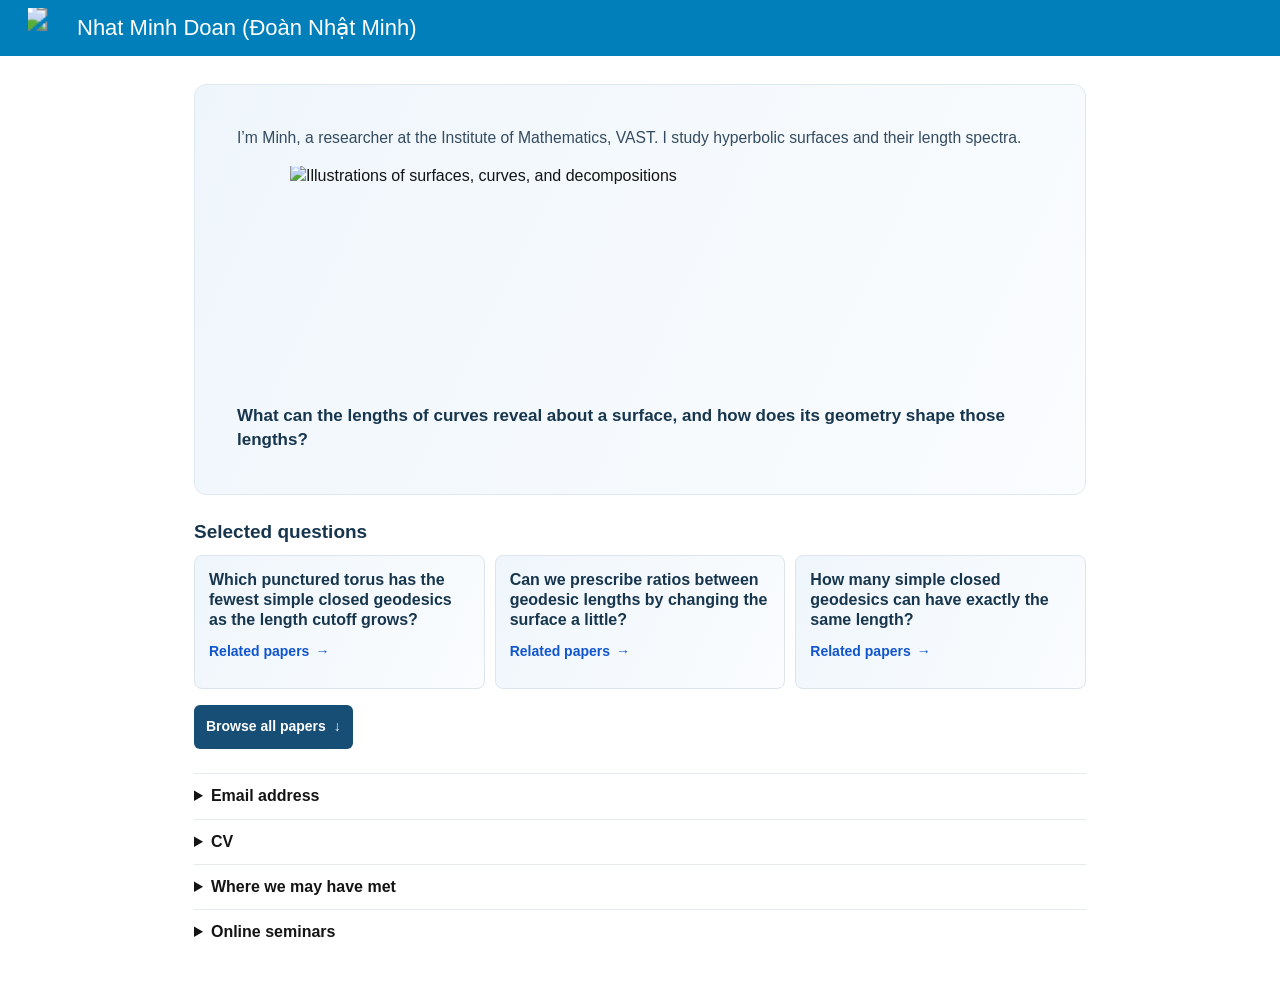
==== docs/index.html @ 22f1cf86 "Put the research question below the homepage illustration" ====
<!doctype html>
<html lang="en">
<head>
<meta charset="utf-8">
<!-- Google tag -->
<script>
 (function(){
  var excluded=window['ga-disable-G-0R548MHC6P']===true;
  var url=new URL(window.location.href);
  var preference=url.searchParams.get('exclude_me');
  var ownerActivation=url.searchParams.get('owner_dashboard')==='1';
  if(preference==='1'||ownerActivation)excluded=true;
  try{
   if(preference==='1'||ownerActivation)localStorage.setItem('nhat-minh-doan:analytics-excluded','1');
   if(preference==='0')localStorage.removeItem('nhat-minh-doan:analytics-excluded');
   excluded=excluded||localStorage.getItem('nhat-minh-doan:analytics-excluded')==='1';
  }catch(error){}
  if(preference!==null){
   url.searchParams.delete('exclude_me');
   window.history.replaceState(null,'',url.pathname+url.search+url.hash);
  }
  window.nhatMinhAnalyticsExcluded=excluded;
  window['ga-disable-G-0R548MHC6P']=excluded;
  window.dataLayer = window.dataLayer || [];
  window.gtag=function(){window.dataLayer.push(arguments);};
  if(excluded)return;
  gtag('js', new Date());
  var tag=document.createElement('script');
  tag.async=true;
  tag.src='https://www.googletagmanager.com/gtm.js?id=GTM-NMHRF7PC';
  document.head.appendChild(tag);
 })();
</script>
<!-- End Google tag --><meta name="viewport" content="width=device-width, initial-scale=1">
<title>Nhat Minh Doan (Đoàn Nhật Minh)</title>
<meta name="description" content="Nhat Minh Doan, researcher at the Institute of Mathematics, VAST. Hyperbolic surfaces, length spectra, publications, and contact information.">
<link rel="canonical" href="https://minhmath.github.io/"><link rel="icon" href="assets/favicon.svg" type="image/svg+xml">
<meta property="og:title" content="Nhat Minh Doan (Đoàn Nhật Minh)"><meta property="og:type" content="website"><meta property="og:url" content="https://minhmath.github.io/"><meta property="og:image" content="https://minhmath.github.io/assets/portrait.png">
<link rel="stylesheet" href="assets/site.css?v=aa1bd581a2f0">
<link rel="stylesheet" href="assets/papers.css?v=5d789aa62cdc">
<script>if(window.self!==window.top)location.replace('embed.html'+location.search+location.hash);</script>
<script defer src="assets/site.js?v=731eae763f65" data-catalogue="papers.json"></script>
<script defer src="assets/papers.js?v=59c66432c4aa"></script>
</head>
<body>
<a class="skip-link" href="#main">Skip to main content</a>
<header class="site-header">
 <a class="site-name" href="./"><span class="site-avatar"><img class="site-portrait" src="assets/portrait.png?v=c06f4d04a8ff" width="33" height="41" alt=""></span>Nhat Minh Doan (Đoàn Nhật Minh)</a>
</header>
<main id="main" tabindex="-1">
 <div class="intro content-width">
  <section class="home-intro" aria-labelledby="home-title">
   <h1 id="home-title" class="visually-hidden">Nhat Minh Doan</h1>
   <p class="intro-copy">I’m Minh, a researcher at the Institute of Mathematics, VAST. I study hyperbolic surfaces and their length spectra.</p>
   <figure class="intro-illustration"><img src="assets/surfaces-banner.png?v=8888a01d218e" width="2046" height="652" alt="Illustrations of surfaces, curves, and decompositions"></figure>
   <p class="intro-question">What can the lengths of curves reveal about a surface, and how does its geometry shape those lengths?</p>
  </section>
  <section class="featured-papers" aria-labelledby="featured-heading">
  <h2 id="featured-heading">Selected questions</h2>
  <div class="featured-grid">
   <article class="featured-paper" aria-labelledby="featured-question-geodesic-counts">
    <h3 id="featured-question-geodesic-counts">Which punctured torus has the fewest simple closed geodesics as the length cutoff grows?</h3>
    <a class="featured-action" href="#related-geodesic-counts" data-related-papers="DDD" aria-controls="papers" aria-expanded="false" aria-describedby="featured-question-geodesic-counts">Related papers <span aria-hidden="true">→</span></a>
   </article><article class="featured-paper" aria-labelledby="featured-question-length-ratios">
    <h3 id="featured-question-length-ratios">Can we prescribe ratios between geodesic lengths by changing the surface a little?</h3>
    <a class="featured-action" href="#related-length-ratios" data-related-papers="density" aria-controls="papers" aria-expanded="false" aria-describedby="featured-question-length-ratios">Related papers <span aria-hidden="true">→</span></a>
   </article><article class="featured-paper" aria-labelledby="featured-question-length-multiplicity">
    <h3 id="featured-question-length-multiplicity">How many simple closed geodesics can have exactly the same length?</h3>
    <a class="featured-action" href="#related-length-multiplicity" data-related-papers="DLN SSC" aria-controls="papers" aria-expanded="false" aria-describedby="featured-question-length-multiplicity">Related papers <span aria-hidden="true">→</span></a>
   </article>
  </div>
 </section>
  <details class="bio-section" name="bio-section" id="academic-background">
   <summary>Academic background and links</summary>
   <figure style="margin:12px 0 16px">
    <img src="assets/minh-academic-path.webp?v=de99f80f1b09" width="1620" height="1148" alt="Illustrated academic timeline from Ho Chi Minh City through Nice and Luxembourg to VAST, with a Singapore fellowship branching off the ongoing VAST appointment. A hyperbolic triangle says it is missing some degrees." style="display:block;width:100%;height:auto" loading="lazy" decoding="async">
   </figure>
   <ul class="background-list">
    <li>Researcher (2022–present) at the <a href="https://math.ac.vn/en" target="_blank" rel="noopener noreferrer">Institute of Mathematics, VAST</a>.</li>
    <li><a href="https://snas.org.sg/saseaffellows" target="_blank" rel="noopener noreferrer">SASEA Research Fellow</a> (2024–2026) at the <a href="https://www.math.nus.edu.sg/" target="_blank" rel="noopener noreferrer">National University of Singapore</a>, where I worked with <a href="https://sites.google.com/view/serpeowtan/home" target="_blank" rel="noopener noreferrer">Ser Peow Tan</a>.</li>
    <li>PhD (2018–2022) at the <a href="https://www.uni.lu/fstm-en/research-departments/department-of-mathematics/" target="_blank" rel="noopener noreferrer">University of Luxembourg</a>, where <a href="https://homeweb.unifr.ch/parlierh/pub/index.html" target="_blank" rel="noopener noreferrer">Hugo Parlier</a> supervised my <a href="https://orbilu.uni.lu/handle/10993/50710" target="_blank" rel="noopener noreferrer">thesis</a>.</li>
    <li>Master’s (2016–2017) at the <a href="https://en.wikipedia.org/wiki/Universit%C3%A9_Nice-Sophia-Antipolis" target="_blank" rel="noopener noreferrer">University of Nice Sophia Antipolis</a>, supervised by <a href="https://flab.perso.math.cnrs.fr/" target="_blank" rel="noopener noreferrer">François Labourie</a>.</li>
    <li>BA in Mathematics (2013–2015) at the University of Education, Ho Chi Minh City, Vietnam.</li>
   </ul>
  </details>
  <div class="home-actions">
   <button class="home-primary" id="browse-papers" type="button" aria-expanded="false" aria-controls="papers">Browse all papers <span aria-hidden="true">↓</span></button>
  </div>
  <details class="bio-section" name="bio-section" id="papers">
   <summary>Browse all papers</summary>
   <div class="papers-content">
<div class="related-papers-heading" hidden><h2 tabindex="-1">Related papers</h2></div>
<div id="paper-load" class="paper-load" hidden>
 <span id="paper-load-status" role="status"></span>
 <button id="paper-load-retry" type="button" hidden>Try again</button>
</div>
<table aria-label="List of papers"><thead><tr class="paper-section"><th scope="col">Paper</th><th scope="col" title="Earliest documented public posting, rather than the journal issue date">First online</th><th scope="col">Cited by</th></tr></thead><tbody id="paper-rows"></tbody></table>
<section class="paper-insights" id="paper-insights" aria-label="Citation history and co-authors" hidden>
 <section class="insight-box" aria-labelledby="coauthors-heading">
  <h2 id="coauthors-heading">Co-authors</h2>
  <ul class="coauthor-list" id="coauthor-list"></ul>
 </section>
 <section class="insight-box" aria-labelledby="citation-chart-heading">
  <div class="insight-heading"><h2 id="citation-chart-heading">Citations by year</h2><div class="totals" id="totals" aria-label="Citation totals"></div></div>
  <div id="citation-chart"></div>
  <div class="citation-audit" id="citation-year-records" hidden></div>
 </section>
</section>
</div>
  </details>
  <div class="email-row">
   <details class="email-disclosure" name="bio-section">
    <summary class="email-toggle" aria-controls="email-address">Email address</summary>
   </details>
   <a id="email-address" class="email-address" href="mailto:dnminh@math.ac.vn">dnminh@math.ac.vn</a>
   <span id="email-copy-status" role="status"></span>
   <script>
    const emailDisclosure = document.querySelector('.email-disclosure');
    const emailSummary = emailDisclosure.querySelector('summary');
    const emailAddress = document.getElementById('email-address');
    const emailCopyStatus = document.getElementById('email-copy-status');
    emailDisclosure.addEventListener('toggle', () => {
     if (!emailDisclosure.open) emailCopyStatus.textContent = '';
    });
    emailSummary.addEventListener('click', async () => {
     emailCopyStatus.textContent = '';
     if (emailDisclosure.open || !navigator.clipboard) return;
     try {
      await navigator.clipboard.writeText(emailAddress.textContent.trim());
      if (emailDisclosure.open) emailCopyStatus.textContent = 'Copied';
     } catch {
      // The revealed address is still available to copy manually.
     }
    });
   </script>
  </div>
  <details class="bio-section" name="bio-section" id="cv">
   <summary>CV</summary>
   <div class="cv-content">
<div class="cv-toolbar"><a href="assets/cv.pdf?v=2e29e2039f4c" target="_blank" rel="noopener" download="Nhat_Minh_Doan_CV.pdf">Download PDF</a></div>
<section class="cv-sheet" aria-label="CV page 1 of 3"><img src="assets/cv-page-1.svg?v=8cb3210d9233" width="612" height="792" alt="" aria-hidden="true" loading="lazy"><div class="visually-hidden">Nhat Minh Doan (Đoàn Nhật Minh)


 Affiliation          Institute of Mathematics, Vietnam Academy of Science and Technology
                      Email: dnminh@math.ac.vn
                      Homepage: minhmath.github.io

 Research area        Hyperbolic geometry and low-dimensional topology. My current research concerns the multiplicity of
                      simple closed geodesics on hyperbolic surfaces.

 Education            PhD in Mathematics, University of Luxembourg, Luxembourg                                  2018 - 2022
                      Advisor: Prof. Hugo Parlier
                      Thesis: Quantifying some properties of curves and arcs on hyperbolic surfaces
                      MSc in Mathematics, University of Nice Sophia Antipolis, France                           2016 - 2017
                      Advisor: Prof. François Labourie
                      Thesis: Arithmetic and ergodic theory of hyperbolic surfaces
                      BA in Mathematics, University of Education, Ho Chi Minh City, Vietnam                     2013 - 2015


 Academic             [3] Researcher, Institute of Mathematics, VAST, Vietnam                                 2022 - present
 positions
                      [2] SASEA Research Fellow, National University of Singapore, Singapore                    2024 - 2026
                      Advisor: Prof. Ser Peow Tan
                      [1] Doctoral Researcher, University of Luxembourg, Luxembourg                             2018 - 2022


 Papers               [11] Density of length ratios on Teichmüller space                                               2026
                      (with Hanh Vo)
                      arXiv:2610.24700.
                      [10] Stable-norm boundary geometry on once-punctured tori                                        2026
                      (with Xiaobin Li and Van Nguyen)
                      arXiv:2605.14574. Submitted.
                      [9] Graded Bridgeman dilogarithm identities on hyperbolic surfaces                               2026
                      (with Ara Basmajian, Hugo Parlier and Ser Peow Tan)
                      arXiv:2601.03876. Submitted.
                      [8] Optimal Farey sequence for the congruence subgroup Γ₀(2ⁿ)                                    2026
                      (with Sang-hyun Kim, Mong Lung Lang and Ser Peow Tan)
                      arXiv:2601.01324. Submitted.
                      [7] Some arithmetic aspects of ortho-integral surfaces                                           2026
                      (with Khanh Le)
                      Trans. AMS, 379 (2026), 6365 - 6392. arXiv:2504.09403
                      [6] Some remarks on subgroups of free-by-cyclic groups                                           2026
                      (with Hoang Thanh Nguyen)
                      Vietnam J. Math., 54, 715 - 728 (2026).
                      [5] Self-intersections of arcs on a pair of pants                                                2025
                      (with Hanh Vo)
                      Bull. LMS, 57 (2025), 2190 - 2209. arXiv:2407.17750
                      [4] Optimal special polygons for the congruence subgroups Γ₀(p) and Γ₀(pq)                       2025
                      (with Sang-hyun Kim, Mong Lung Lang and Ser Peow Tan)
                      J. Geom. Anal., Volume 35, 216 (2025). arXiv:2209.13937


Nhat Minh Doan | Updated 10 November 2026                                                                                  1</div><a class="cv-link" href="mailto:dnminh@math.ac.vn" title="dnminh@math.ac.vn" aria-label="dnminh@math.ac.vn" target="_blank" rel="noopener noreferrer" style="left:25.52310%;top:14.00253%;width:14.62292%;height:1.62121%"></a><a class="cv-link" href="https://minhmath.github.io/" title="https://minhmath.github.io/" aria-label="https://minhmath.github.io/" target="_blank" rel="noopener noreferrer" style="left:28.92080%;top:15.63131%;width:13.79229%;height:1.62121%"></a><a class="cv-link" href="https://arxiv.org/abs/2610.24700" title="arXiv version: Density of length ratios on Teichmüller space" aria-label="arXiv version: Density of length ratios on Teichmüller space" target="_blank" rel="noopener noreferrer" style="left:23.77474%;top:50.66919%;width:31.94694%;height:1.62121%"></a><a class="cv-link" href="https://arxiv.org/abs/2605.14574" title="arXiv version: Stable-norm boundary geometry on once-punctured tori" aria-label="arXiv version: Stable-norm boundary geometry on once-punctured tori" target="_blank" rel="noopener noreferrer" style="left:23.77474%;top:55.93434%;width:39.08382%;height:1.62121%"></a><a class="cv-link" href="https://arxiv.org/abs/2601.03876" title="arXiv version: Graded Bridgeman dilogarithm identities on hyperbolic surfaces" aria-label="arXiv version: Graded Bridgeman dilogarithm identities on hyperbolic surfaces" target="_blank" rel="noopener noreferrer" style="left:22.90056%;top:61.19949%;width:45.05627%;height:1.62121%"></a><a class="cv-link" href="https://arxiv.org/abs/2601.01324" title="arXiv version: Optimal Farey sequence for the congruence subgroup Γ₀(2ⁿ)" aria-label="arXiv version: Optimal Farey sequence for the congruence subgroup Γ₀(2ⁿ)" target="_blank" rel="noopener noreferrer" style="left:22.90056%;top:66.46465%;width:42.12639%;height:1.62121%"></a><a class="cv-link" href="https://doi.org/10.1090/tran/9657" title="Some arithmetic aspects of ortho-integral surfaces" aria-label="Some arithmetic aspects of ortho-integral surfaces" target="_blank" rel="noopener noreferrer" style="left:22.90056%;top:71.72980%;width:35.10049%;height:1.62121%"></a><a class="cv-link" href="https://arxiv.org/abs/2504.09403" title="arXiv version: Some arithmetic aspects of ortho-integral surfaces" aria-label="arXiv version: Some arithmetic aspects of ortho-integral surfaces" target="_blank" rel="noopener noreferrer" style="left:47.86257%;top:74.98737%;width:12.77127%;height:1.62121%"></a><a class="cv-link" href="https://doi.org/10.1007/s10013-025-00762-x" title="Some remarks on subgroups of free-by-cyclic groups" aria-label="Some remarks on subgroups of free-by-cyclic groups" target="_blank" rel="noopener noreferrer" style="left:22.90056%;top:76.99495%;width:37.19119%;height:1.62121%"></a><a class="cv-link" href="https://doi.org/10.1112/blms.70088" title="Self-intersections of arcs on a pair of pants" aria-label="Self-intersections of arcs on a pair of pants" target="_blank" rel="noopener noreferrer" style="left:22.90056%;top:82.26010%;width:29.95528%;height:1.62121%"></a><a class="cv-link" href="https://arxiv.org/abs/2407.17750" title="arXiv version: Self-intersections of arcs on a pair of pants" aria-label="arXiv version: Self-intersections of arcs on a pair of pants" target="_blank" rel="noopener noreferrer" style="left:45.82480%;top:85.51768%;width:12.77127%;height:1.62121%"></a><a class="cv-link" href="https://doi.org/10.1007/s12220-025-02051-y" title="Optimal special polygons for the congruence subgroups Γ₀(p) and Γ₀(pq)" aria-label="Optimal special polygons for the congruence subgroups Γ₀(p) and Γ₀(pq)" target="_blank" rel="noopener noreferrer" style="left:22.90056%;top:87.52525%;width:51.06542%;height:1.62121%"></a><a class="cv-link" href="https://arxiv.org/abs/2209.13937" title="arXiv version: Optimal special polygons for the congruence subgroups Γ₀(p) and Γ₀(pq)" aria-label="arXiv version: Optimal special polygons for the congruence subgroups Γ₀(p) and Γ₀(pq)" target="_blank" rel="noopener noreferrer" style="left:49.12348%;top:90.78283%;width:12.77126%;height:1.62121%"></a></section><section class="cv-sheet" aria-label="CV page 2 of 3"><img src="assets/cv-page-2.svg?v=fd27468daa6c" width="612" height="792" alt="" aria-hidden="true" loading="lazy"><div class="visually-hidden">[3] Ortho-integral surfaces                                                                     2025
                      Adv. Math., Volume 466, April 2025, 110162. arXiv:2112.10694
                      [2] Geometric filling curves on punctured surfaces                                              2023
                      Glasgow Math. J., Volume 65, Issue 2, May 2023, pp. 383 - 400. arXiv:2012.02461
                      [1] Measuring pants                                                                             2023
                      (with Hugo Parlier and Ser Peow Tan)
                      Trans. AMS, 376 (2023), 5281 - 5306. arXiv:2002.02738

 Other                [1] Almost all simple lengths are unique up to isometry                                         2026
 writings             hexagon:2610.00298v1.
                      [2] The torus with asymptotically the fewest simple closed geodesics                            2026
                      (with Phuc Thinh Dang and Trong Toan Dao)
                      hexagon:2610.00159v1.

 Referee work         International Mathematics Research Notices; Proceedings of the American Mathematical Society;
                      Mathematische Annalen; Transactions of the American Mathematical Society; Conformal Geometry
                      and Dynamics.

 Talks                [28] McShane birthday conference, Hebei Normal University, China                    Aug-Sep 2026
                      [27] Seminar, TIMAS, Thang Long University, Vietnam                                     June 2026
                      [26] Topology, Geometry and Dynamics Seminar, NUS, Singapore                            May 2026
                      [25] Topology and Geometry Seminar, Southwest Jiaotong University, China              March 2026
                      [24] Workshop on Geometry and related topics, Phu Tho, Vietnam                           Jul 2025
                      [23] Grad Student Seminar, NUS, Singapore                                                Apr 2025
                      [22] Teichmüller Theory and Flat Structures, MATRIX, Creswick, Australia                Mar 2025
                      [21] Workshop on Dynamics and Related Topics, IMS, NUS, Singapore                       Mar 2025
                      [20] Workshop on Geometry and Dynamics in Low Dimensions, IMVAST, Hanoi                  Jan 2025
                      [19] Scientific workshop for young researchers, Vinh Phuc, Vietnam                       Sep 2024
                      [18] IMVAST-OCAMI Joint Conference, Osaka Metropolitan University, Japan                May 2024
                      [17] Geometry and Topology Seminar, KIAS, Korea                                         Mar 2024
                      [16] Hyperbolic Geometry of Numbers, KIAS, Seoul, South Korea                           Dec 2023
                      [15] JSPS-VAST Workshop, FPT University Quy Nhon, Vietnam                                Sep 2023
                      [14] Mathematics workshop and related fields, Ha Tinh University, Vietnam                Apr 2023
                      [13] JSPS-VAST Bilateral Joint Research Project Workshop, IMVAST                        Dec 2022
                      [12] Algebra and Number Theory Seminar, IMVAST                                          Nov 2022
                      [11] Scientific conference on Geometry, Analysis and Applications, Phu Tho,              Oct 2022
                      Vietnam
                      [10] Topology and Geometry Seminar, NUS, Singapore                                       Sep 2022
                      [9] Scientific workshop for young researchers, Vinh Phuc, Vietnam                       Aug 2022
                      [8] Japan-Vietnam Singularity Seminar (Online), IMVAST                                   Apr 2022
                      [7] Mostly Teichmüller Spaces Seminar (Online), Queens College, USA                     Mar 2022
                      [6] Ph.D. Defense, Geometry Winter Workshop, Luxembourg                                  Jan 2022
                      [5] Topology and Geometry Seminar (Online), IMVAST                                      Nov 2021
                      [4] Topology and Geometry Seminar (Online), VNU, Ho Chi Minh City, Vietnam               Oct 2021
                      [3] PhD Away Days (Online), University of Luxembourg, Luxembourg                         Oct 2020
                      [2] PhD Seminar (Online), University of Luxembourg, Luxembourg                          May 2020


Nhat Minh Doan | Updated 10 November 2026                                                                               2</div><a class="cv-link" href="https://doi.org/10.1016/j.aim.2025.110162" title="Ortho-integral surfaces" aria-label="Ortho-integral surfaces" target="_blank" rel="noopener noreferrer" style="left:22.90056%;top:5.30303%;width:16.16556%;height:1.62121%"></a><a class="cv-link" href="https://arxiv.org/abs/2112.10694" title="arXiv version: Ortho-integral surfaces" aria-label="arXiv version: Ortho-integral surfaces" target="_blank" rel="noopener noreferrer" style="left:53.49609%;top:6.93182%;width:12.77127%;height:1.62121%"></a><a class="cv-link" href="https://doi.org/10.1017/S0017089522000404" title="Geometric filling curves on punctured surfaces" aria-label="Geometric filling curves on punctured surfaces" target="_blank" rel="noopener noreferrer" style="left:22.90056%;top:8.93939%;width:32.86722%;height:1.62121%"></a><a class="cv-link" href="https://arxiv.org/abs/2012.02461" title="arXiv version: Geometric filling curves on punctured surfaces" aria-label="arXiv version: Geometric filling curves on punctured surfaces" target="_blank" rel="noopener noreferrer" style="left:66.31603%;top:10.56818%;width:12.77127%;height:1.62121%"></a><a class="cv-link" href="https://doi.org/10.1090/tran/8893" title="Measuring pants" aria-label="Measuring pants" target="_blank" rel="noopener noreferrer" style="left:22.90056%;top:12.57576%;width:11.60511%;height:1.62121%"></a><a class="cv-link" href="https://arxiv.org/abs/2002.02738" title="arXiv version: Measuring pants" aria-label="arXiv version: Measuring pants" target="_blank" rel="noopener noreferrer" style="left:47.86257%;top:15.83333%;width:12.77127%;height:1.62121%"></a><a class="cv-link" href="https://hexagonmath.org/2610.00298" title="Almost all simple lengths are unique up to isometry" aria-label="Almost all simple lengths are unique up to isometry" target="_blank" rel="noopener noreferrer" style="left:22.90056%;top:19.73485%;width:36.22480%;height:1.62121%"></a><a class="cv-link" href="https://hexagonmath.org/2610.00159" title="The torus with asymptotically the fewest simple closed geodesics" aria-label="The torus with asymptotically the fewest simple closed geodesics" target="_blank" rel="noopener noreferrer" style="left:22.90056%;top:23.37121%;width:45.73838%;height:1.62121%"></a><a class="cv-link" href="https://ahdoc.github.io/hyperbolic2026shijiazhuang/abstract" title="https://ahdoc.github.io/hyperbolic2026shijiazhuang/abstract" aria-label="https://ahdoc.github.io/hyperbolic2026shijiazhuang/abstract" target="_blank" rel="noopener noreferrer" style="left:23.77474%;top:37.68939%;width:44.66614%;height:1.62121%"></a><a class="cv-link" href="https://sites.google.com/view/hygen2023" title="https://sites.google.com/view/hygen2023" aria-label="https://sites.google.com/view/hygen2023" target="_blank" rel="noopener noreferrer" style="left:23.77474%;top:61.78030%;width:24.03320%;height:1.62121%"></a></section><section class="cv-sheet" aria-label="CV page 3 of 3"><img src="assets/cv-page-3.svg?v=e88376d462c9" width="612" height="792" alt="" aria-hidden="true" loading="lazy"><div class="visually-hidden">[1] School on Geometry and Dynamics on Hyperbolic Surfaces, Switzerland                   Aug 2018


 Services             [3] Co-organizing Geometry and Dynamics in Low Dimensions Workshop, Hanoi                  Jan 2025
                      With S. Kim, T. Koberda, C. Leininger, S. P. Tan, T. T. Nguyen, T. D. Do, and V. T.
                      Tran
                      [2] Co-organizing Geometry, Topology &amp; Dynamics Seminar, National University            2024 - 2026
                      of Singapore
                      With Tengren Zhang and Daren Wei
                      [1] Co-writing a short comic story: Maths, Magic and Maryam                                    2020


 Advising             [3] Undergraduate student: Phuc Thinh Dang                                            2026 - present
                      [2] PhD student: Van Nguyen                                                           2025 - present
                      [1] Vietnamese REU students: Trong Toan Dao and Anh Tuan Nguyen                         2023 - 2024
                      Co-supervised with Ser Peow Tan

 Teaching             [5] Modern Geometry, Master program, Institute of Mathematics, VAST                            2023
                      [4] Probability, Applied Mathematics and Data Science students, Vietnam France                 2022
                      University
                      [3] Linear Algebra (teaching assistant), University of Engineering and Technology              2022
                      [2] Analysis for Applications (teaching assistant), University of Luxembourg            2018 - 2020
                      [1] Elementary Mathematics, children aged 5-10, Mathnasium Vietnam                      2012 - 2013


 Awards               [1] Excellent Doctoral Thesis Award, University of Luxembourg                                  2022


 Grants               [5] Singapore Academies South-East Asia Fellowship, hosted at the National              2024 - 2026
                      University of Singapore
                      [4] NAFOSTED, Vietnam (2 years)                                                         2024 - 2026
                      [3] Research Grant, Institute of Mathematics, VAST, Vietnam (2 years)                   2022 - 2024
                      [2] PRIDE Grant, Fonds National de la Recherche, Luxembourg (4 years)                   2018 - 2022
                      [1] Master 2 Excellence Scholarship (10 months)                                         2016 - 2017
                      J. A. Dieudonné Mathematics Laboratory, Nice, France

 References           Prof. Ara Basmajian                                Prof. François Labourie
                      Hunter College, CUNY                               EPFL, Institute of Mathematics
                      abasmajian@gc.cuny.edu                             francois.labourie@epfl.ch

                      Prof. Martin Bridgeman                             Prof. Hugo Parlier
                      Boston College                                     University of Fribourg
                      bridgem@bc.edu                                     hugo.parlier@unifr.ch

                      Prof. Sang-Hyun Kim                                Prof. Ser Peow Tan
                      Korea Institute for Advanced Study                 National University of Singapore
                      kimsh@kias.re.kr                                   mattansp@nus.edu.sg


 Hobbies              Table tennis, badminton, hiking




Nhat Minh Doan | Updated 10 November 2026                                                                              3</div><a class="cv-link" href="https://sciencecomics.uni.lu/math-magic-and-maryam/" title="https://sciencecomics.uni.lu/math-magic-and-maryam/" aria-label="https://sciencecomics.uni.lu/math-magic-and-maryam/" target="_blank" rel="noopener noreferrer" style="left:45.28613%;top:19.73485%;width:19.03310%;height:1.62121%"></a><a class="cv-link" href="https://www.uni.lu/fstm-fr/news/excellent-doctoral-thesis-awards-2022-in-science/" title="https://www.uni.lu/fstm-fr/news/excellent-doctoral-thesis-awards-2022-in-science/" aria-label="https://www.uni.lu/fstm-fr/news/excellent-doctoral-thesis-awards-2022-in-science/" target="_blank" rel="noopener noreferrer" style="left:22.90056%;top:46.74242%;width:23.35194%;height:1.62121%"></a><a class="cv-link" href="https://snas.org.sg/saseaffellows" title="https://snas.org.sg/saseaffellows" aria-label="https://snas.org.sg/saseaffellows" target="_blank" rel="noopener noreferrer" style="left:22.90056%;top:50.64394%;width:35.25330%;height:1.62121%"></a><a class="cv-link" href="mailto:abasmajian@gc.cuny.edu" title="abasmajian@gc.cuny.edu" aria-label="abasmajian@gc.cuny.edu" target="_blank" rel="noopener noreferrer" style="left:20.42484%;top:69.09091%;width:17.92160%;height:1.62121%"></a><a class="cv-link" href="mailto:francois.labourie@epfl.ch" title="francois.labourie@epfl.ch" aria-label="francois.labourie@epfl.ch" target="_blank" rel="noopener noreferrer" style="left:57.27124%;top:69.09091%;width:18.21186%;height:1.62121%"></a><a class="cv-link" href="mailto:bridgem@bc.edu" title="bridgem@bc.edu" aria-label="bridgem@bc.edu" target="_blank" rel="noopener noreferrer" style="left:20.42484%;top:75.11364%;width:12.04819%;height:1.62121%"></a><a class="cv-link" href="mailto:hugo.parlier@unifr.ch" title="hugo.parlier@unifr.ch" aria-label="hugo.parlier@unifr.ch" target="_blank" rel="noopener noreferrer" style="left:57.27124%;top:75.11364%;width:15.59188%;height:1.62121%"></a><a class="cv-link" href="mailto:kimsh@kias.re.kr" title="kimsh@kias.re.kr" aria-label="kimsh@kias.re.kr" target="_blank" rel="noopener noreferrer" style="left:20.42484%;top:81.13636%;width:12.38967%;height:1.62121%"></a><a class="cv-link" href="mailto:mattansp@nus.edu.sg" title="mattansp@nus.edu.sg" aria-label="mattansp@nus.edu.sg" target="_blank" rel="noopener noreferrer" style="left:57.27124%;top:81.13636%;width:15.30418%;height:1.62121%"></a></section></div>
  </details>
  <details class="bio-section" name="bio-section" id="where-we-may-have-met">
   <summary>Where we may have met</summary>
   <ul class="meeting-list">
    <li>August–September 2026 · <strong>Shijiazhuang, China</strong> — <a href="https://ahdoc.github.io/hyperbolic2026shijiazhuang/abstract" target="_blank" rel="noopener noreferrer">Hyperbolic 2026 at Hebei Normal University</a></li>
    <li>July–August 2026 · <strong>Jeju, South Korea</strong> — <a href="https://sites.google.com/view/2k-gate-workshop-3/home" target="_blank" rel="noopener noreferrer">2K-GATE Conference III</a></li>
    <li>June 2026 · <strong>Hanoi, Vietnam</strong> — Seminar, Thang Long Institute of Mathematics and Applied Sciences</li>
    <li>May 2026 · <strong>Singapore</strong> — <a href="https://www.math.nus.edu.sg/category/events/colloquia-seminars/topology-geometry-dynamics/page/2/" target="_blank" rel="noopener noreferrer">McShane–Rivin Norm Balls and Simple-Length Multiplicities, NUS Topology, Geometry and Dynamics Seminar</a></li>
    <li>April 2026 · <strong>Lausanne, Switzerland</strong> — <a href="https://bernoulli.epfl.ch/programs/the-geometry-and-spectra-of-hyperbolic-surfaces-and-other-manifolds/" target="_blank" rel="noopener noreferrer">Geometry and Spectra of Compact Riemann Surfaces, EPFL</a></li>
    <li>April 2026 · <strong>Hefei, China</strong> — <a href="https://shinpeibaba.com/Teichmueller2026/main.php" target="_blank" rel="noopener noreferrer">Teichmüller Theory and Related Topics</a></li>
    <li>March 2026 · <strong>Chengdu, China</strong> — <a href="https://faculty.swjtu.edu.cn/lixiaobin1/zh_CN/article/363471/content/1862.htm" target="_blank" rel="noopener noreferrer">Geometry and Topology Seminar, Southwest Jiaotong University</a></li>
    <li>August 2025 · <strong>Singapore</strong> — <a href="https://ims.nus.edu.sg/events/arithmeticdynamics/" target="_blank" rel="noopener noreferrer">Arithmetic Dynamics and Diophantine Geometry, IMS–NUS</a></li>
    <li>July 2025 · <strong>Phú Thọ, Vietnam</strong> — Workshop on Geometry and Related Topics</li>
    <li>June 2025 · <strong>Hanoi, Vietnam</strong> — <a href="https://www.viasm.edu.vn/en/hdkh/School-Topo-Geo-2025?userkey=program" target="_blank" rel="noopener noreferrer">VIASM–ICTP Summer School on Quantum Topology and Hyperbolic Geometry</a></li>
    <li>June 2025 · <strong>Phú Quốc, Vietnam</strong> — <a href="https://viasm.edu.vn/en/hdkh/Conf-Topo-Geo-2025" target="_blank" rel="noopener noreferrer">Conference on Quantum Topology and Hyperbolic Geometry, VIASM–Clay</a></li>
    <li>April 2025 · <strong>Singapore</strong> — Graduate Student Seminar, NUS</li>
    <li>March 2025 · <strong>Creswick, Australia</strong> — <a href="https://www.matrix-inst.org.au/events/teichmuller-theory-and-flat-structures/" target="_blank" rel="noopener noreferrer">Teichmüller Theory and Flat Structures, MATRIX</a></li>
    <li>March 2025 · <strong>Singapore</strong> — <a href="https://ims.nus.edu.sg/events/dynamicstopics/" target="_blank" rel="noopener noreferrer">Workshop on Dynamics and Related Topics, IMS–NUS</a></li>
    <li>January 2025 · <strong>Hanoi, Vietnam</strong> — <a href="https://math.ac.vn/conference/gdld2025" target="_blank" rel="noopener noreferrer">Geometry and Dynamics in Low Dimensions</a></li>
    <li>September 2024 · <strong>Vĩnh Phúc, Vietnam</strong> — <a href="https://math.ac.vn/conference/GGTH2024" target="_blank" rel="noopener noreferrer">Gặp gỡ Toán học 2024, workshop for early-career researchers</a></li>
    <li>June 2024 · <strong>Singapore</strong> — <a href="https://ims.nus.edu.sg/events/computational-aspects-of-thin-groups/" target="_blank" rel="noopener noreferrer">Computational Aspects of Thin Groups, IMS–NUS</a></li>
    <li>May 2024 · <strong>Osaka, Japan</strong> — <a href="https://math.ac.vn/en/conference/imvastocami2024" target="_blank" rel="noopener noreferrer">IMVAST–OCAMI Joint Conference on Selected Areas in Mathematics</a></li>
    <li>March 2024 · <strong>Seoul, South Korea</strong> — <a href="https://www.kias.re.kr/kias/activities/seminars/view.do?edate=&amp;menuNo=402021&amp;mjrcdnm=&amp;pageIndex=1&amp;schoolsCd=M&amp;sdate=2024-03-09&amp;seqno=PGN1720240318-0001" target="_blank" rel="noopener noreferrer">Geometry and Topology Seminar, KIAS</a></li>
    <li>December 2023 · <strong>Seoul, South Korea</strong> — <a href="https://sites.google.com/view/hygen2023" target="_blank" rel="noopener noreferrer">Hyperbolic Geometry of Numbers, KIAS</a></li>
    <li>September 2023 · <strong>Quy Nhơn, Vietnam</strong> — <a href="https://sites.google.com/keio.jp/jv2021-2024/jv2023-workshop" target="_blank" rel="noopener noreferrer">Topology of Singularities and Related Topics, JSPS–VAST</a></li>
    <li>August 2023 · <strong>Hạ Long, Vietnam</strong> — <a href="https://indico.ictp.it/event/10196/session/7/" target="_blank" rel="noopener noreferrer">Topics in Contemporary Differential Geometry, VIASM–ICTP Summer School workshop</a></li>
    <li>August 2023 · <strong>Hanoi, Vietnam</strong> — <a href="https://indico.ictp.it/event/10196/" target="_blank" rel="noopener noreferrer">VIASM–ICTP Summer School on Differential Geometry</a></li>
    <li>April 2023 · <strong>Hà Tĩnh, Vietnam</strong> — <a href="https://htu.edu.vn/tin-t%E1%BB%A9c-s%E1%BB%B1-ki%E1%BB%87n/1500-h%E1%BB%99i-th%E1%BA%A3o-khoa-h%E1%BB%8Dc-%E2%80%9Cto%C3%A1n-h%E1%BB%8Dc-v%C3%A0-c%C3%A1c-ng%C3%A0nh-li%C3%AAn-quan%E2%80%9D?highlight=WyJ2aVx1MWVjN3QiXQ%3D%3D" target="_blank" rel="noopener noreferrer">Mathematics and Related Fields, Hà Tĩnh University</a></li>
    <li>December 2022 · <strong>Hanoi, Vietnam</strong> — <a href="https://sites.google.com/keio.jp/jv2021-2024/jv2022-workshop-in-hanoi" target="_blank" rel="noopener noreferrer">JSPS–VAST Joint Research Workshop</a></li>
    <li>November 2022 · <strong>Hanoi, Vietnam</strong> — Algebra and Number Theory Seminar, Institute of Mathematics, VAST</li>
    <li>October 2022 · <strong>Phú Thọ, Vietnam</strong> — <a href="https://math.ac.vn/en/conference/hoi-thao-khoa-hoc-hinh-hoc-giai-tich-va-ung-dung" target="_blank" rel="noopener noreferrer">Geometry, Analysis and Applications</a></li>
    <li>September 2022 · <strong>Singapore</strong> — <a href="https://www.math.nus.edu.sg/category/events/colloquia-seminars/topology-geometry-dynamics/page/14/" target="_blank" rel="noopener noreferrer">Measuring Pants, NUS Topology and Geometry Seminar</a></li>
    <li>August 2022 · <strong>Vĩnh Phúc, Vietnam</strong> — <a href="https://maths.hpu2.edu.vn/hoi-thao-khoa-hoc-cap-khoa--gap-go-toan-hoc-2022--hoi-thao-khoa-hoc-cac-nha-nghien-cuu-tre--thanh-cong-ruc-ro.html" target="_blank" rel="noopener noreferrer">Gặp gỡ Toán học 2022, workshop for early-career researchers</a></li>
    <li>January 2022 · <strong>Luxembourg</strong> — Geometry Winter Workshop and PhD defence, University of Luxembourg</li>
    <li>October 2019 · <strong>Bordeaux, France</strong> — <a href="https://math.uni.lu/docsem/f/away_days2019/2019-PhDAwayDays_Abstracts.pdf" target="_blank" rel="noopener noreferrer">PhD Away Days, University of Luxembourg and University of Bordeaux</a></li>
    <li>July 2019 · <strong>Chiang Mai, Thailand</strong> — <a href="https://www.math.science.cmu.ac.th/lst/Poster2019-05-13.pdf" target="_blank" rel="noopener noreferrer">Combinatorial and Algebraic Aspects of Geometric Structures, Chiang Mai University</a></li>
    <li>July 2019 · <strong>Luxembourg</strong> — <a href="https://gaati.org/rahm/InteractionsConference/" target="_blank" rel="noopener noreferrer">Interactions between Hyperbolic Geometry and Number Theory, University of Luxembourg</a></li>
    <li>May 2019 · <strong>Barcelona, Spain</strong> — <a href="https://www.crm.cat/wp-content/uploads/2020/07/Memoria2019web.pdf#page=62" target="_blank" rel="noopener noreferrer">Advanced Course on Geometry, Topology and Algebra, Centre de Recerca Matemàtica</a></li>
    <li>August 2018 · <strong>Les Diablerets, Switzerland</strong> — <a href="https://www.cuso.ch/fileadmin/cuso/rapports_annuels/Rapport_CUSO_2018.pdf" target="_blank" rel="noopener noreferrer">Geometry and Dynamics on Hyperbolic Surfaces, CUSO</a></li>
    <li>June 2018 · <strong>Luxembourg</strong> — <a href="https://math.uni.lu/quantmod/part.html" target="_blank" rel="noopener noreferrer">QUANTMOD2, Quantization and Moduli Spaces</a></li>
    <li>May 2018 · <strong>Heidelberg, Germany</strong> — <a href="https://math.uni.lu/docsem/away_days/2018.html" target="_blank" rel="noopener noreferrer">PhD Away Days, University of Luxembourg</a></li>
    <li>May 2018 · <strong>Nancy, France</strong> — <a href="https://sos.loria.fr/kickoff.html" target="_blank" rel="noopener noreferrer">Structures on Surfaces (SoS) Kick-off Meeting, Inria–LORIA</a></li>
    <li>September 2015 · <strong>Hanoi, Vietnam</strong> — <a href="https://www.viasm.edu.vn/hdkh/sm-lts?userkey=danh-sach-dai-bieu" target="_blank" rel="noopener noreferrer">Number Theory from Classical to Modern, VIASM Summer School</a></li>
   </ul>
  </details>
  <details class="bio-section" name="bio-section" id="seminars">
   <summary>Online seminars</summary>
   <div class="seminar-link"><a href="https://sites.google.com/view/nhatminhdoan" target="_blank" rel="noopener noreferrer">Hyperbolic Geometry &amp; Related Topics Online Seminar</a></div>
  </details>
  <script>
   const bioSections = document.querySelectorAll('details[name="bio-section"]');
   function closeOtherBioSections(activeSection) {
    for (const section of bioSections) {
     if (section !== activeSection && section.open) section.open = false;
    }
   }
   // Older browsers support details but ignore the name attribute.
   for (const section of bioSections) {
    section.addEventListener('toggle', () => {
     if (section.open) closeOtherBioSections(section);
    });
   }
   function openBioSectionFromHash() {
    const section = document.getElementById(location.hash.slice(1));
    if (!section?.matches('details.bio-section') || section.id === 'papers') return;
    closeOtherBioSections(section);
    section.open = true;
    requestAnimationFrame(() => {
     if (!section.open) return;
     section.querySelector('summary').focus({preventScroll: true});
     section.scrollIntoView({block: 'start'});
    });
   }
   openBioSectionFromHash();
   window.addEventListener('hashchange', openBioSectionFromHash);
  </script>
 </div>
</main>
</body>
</html>
---- docs/assets/site.css ----
:root {
  --blue: #007fba;
  --link: #1155cc;
  --site-font: Arial, Helvetica, sans-serif;
  --entry-size: 15px;
  --content: 1140px;
}
* { box-sizing: border-box; }
html { scroll-behavior: smooth; scroll-padding-top: 80px; }
body {
  margin: 0;
  background: #fff;
  color: #141414;
  font-family: var(--site-font);
  font-size: 16px;
  line-height: 1.4;
}
a { color: var(--link); text-decoration: none; }
a:hover { text-decoration: underline; }
:is(a, button, input, summary):focus-visible {
  outline: 2px solid var(--link);
  outline-offset: 4px;
}
button, input { font: inherit; }

.site-header {
  position: sticky;
  top: 0;
  z-index: 10;
  height: 56px;
  display: flex;
  align-items: center;
  justify-content: space-between;
  gap: 24px;
  padding: 0 24px 0 28px;
  background: var(--blue);
  color: white;
}
.site-name {
  display: flex;
  align-items: center;
  gap: 16px;
  font-size: 22px;
  line-height: 1.2;
  color: white;
  white-space: nowrap;
}
.site-name:hover { text-decoration: none; }
.site-header :is(a, button):focus-visible { outline-color: white; }
.site-avatar { display: block; width: 33px; height: 41px; overflow: hidden; flex-shrink: 0; }
.site-portrait { display: block; width: 100%; height: 100%; object-fit: cover; transform: scale(1.85); transform-origin: 50% 30%; }

.content-width { width: calc(100% - 64px); max-width: var(--content); margin-inline: auto; }
.intro { max-width: 892px; padding-block: 28px 34px; }
.home-intro, .featured-paper { background: linear-gradient(115deg, #eff6fb, #fafcfe); }
.home-intro {
  padding: clamp(20px, 5vw, 42px);
  container-type: inline-size;
  isolation: isolate;
  border: 1px solid #dde9f2;
  border-radius: 12px;
}
.intro-question {
  margin: 16px 0 0;
  color: #17364e;
  font-size: 1.0625rem;
  font-weight: 600;
}
.intro-copy {
  margin: 0;
  color: #344b60;
  font-size: clamp(14px, 1.95cqi, 16px);
}
.home-actions { display: flex; flex-wrap: wrap; gap: 8px; margin-block: 16px 24px; }
.home-actions :is(a, button) {
  display: inline-flex;
  align-items: center;
  justify-content: center;
  gap: 8px;
  min-height: 44px;
  padding: 8px 12px;
  border-radius: 6px;
  font-size: 14px;
  font-weight: 600;
}
.home-primary { background: #164e76; color: white; }
button.home-primary { border: 0; cursor: pointer; }
button.home-primary[aria-expanded="true"] span { transform: rotate(180deg); }
.home-primary:hover { background: #123d5d; text-decoration: none; }
.featured-papers { margin-top: 24px; }
.featured-papers h2 { margin: 0 0 10px; color: #17364e; font-size: 19px; }
.featured-grid { display: grid; grid-template-columns: repeat(3, minmax(0, 1fr)); gap: 10px; }
.featured-paper {
  position: relative;
  display: flex;
  flex-direction: column;
  min-width: 0;
  padding: 14px;
  border: 1px solid #dce5ed;
  border-radius: 8px;
  color: #17364e;
}
.featured-paper h3 { margin: 0; font-size: 16px; line-height: 1.25; }
.featured-action {
  display: inline-flex;
  align-items: center;
  align-self: flex-start;
  gap: 6px;
  min-height: 44px;
  margin-top: auto;
  font-size: 14px;
  font-weight: 600;
}
.featured-action::after {
  content: "";
  position: absolute;
  inset: 0;
  border-radius: 8px;
}
.featured-action:focus-visible { outline: none; }
.featured-action:focus-visible::after { outline: 2px solid var(--link); outline-offset: 4px; }
.bio-section, .email-row { border-top: 1px solid #e4ebf0; }
.bio-section > summary, .email-toggle {
  min-height: 44px;
  padding: 11px 0;
  font-size: 1rem;
  font-weight: 600;
  list-style-position: inside;
  cursor: pointer;
  -webkit-text-size-adjust: 100%;
  text-size-adjust: 100%;
}
#academic-background:not([open]),
#papers:not([open]) { display: none; }
.email-row { display: flex; flex-wrap: wrap; align-items: baseline; gap: 0 .5em; }
.email-disclosure:not([open]) { flex-basis: 100%; }
.email-address { display: none; margin-inline-start: 1.5em; white-space: nowrap; }
.email-disclosure[open] + .email-address { display: inline-block; }
.background-list, .meeting-list, .seminar-link {
  font-size: var(--entry-size);
  line-height: 1.55;
}
.background-list, .meeting-list { margin: 8px 0 0; padding-inline-start: 2em; }
.seminar-link { margin: 6px 0 0 1em; }

.skip-link { position: fixed; top: -100px; left: 12px; z-index: 100; padding: 10px; background: white; }
.skip-link:focus { top: 8px; }
.visually-hidden {
  position: absolute;
  width: 1px;
  height: 1px;
  padding: 0;
  margin: -1px;
  overflow: hidden;
  clip: rect(0, 0, 0, 0);
  white-space: nowrap;
  border: 0;
}
.papers-content { max-width: 1600px; margin: auto; padding-block: 25px; }
.related-papers-heading { margin-bottom: 12px; }
.related-papers-heading h2 { margin: 0; color: #17364e; font-size: 19px; }
#papers > summary { display: none; }
.showing-related-papers :is(.unrelated-paper, .paper-insights) { display: none; }
.intro-illustration { width: 100%; max-width: 700px; margin: 16px auto 0; }
.intro-illustration img { display: block; width: 100%; height: auto; clip-path: inset(0.5% 0 0); mix-blend-mode: multiply; }
.paper-selected { background: #f4f8fc; }

.cv-content { max-width: 1000px; margin: 0 auto; padding-bottom: 36px; }
.cv-toolbar { display: flex; justify-content: flex-end; padding-block: 18px; font-size: 14px; }
.cv-sheet { position: relative; margin: 0 0 22px; background: white; box-shadow: 0 1px 5px #0002; }
.cv-sheet img { display: block; width: 100%; height: auto; }
.cv-link { position: absolute; display: block; }
.cv-link:hover, .cv-link:focus-visible { background: #1155cc12; }
.cv-link:focus-visible { outline-offset: 2px; }

@media (max-width: 900px) {
  .site-header { min-height: 60px; height: auto; padding: 15px 18px; gap: 12px; }
  .site-name { max-width: calc(100% - 44px); gap: 10px; font-size: 18px; white-space: normal; }
  .site-avatar { width: 26px; height: 32px; }
}
@media (max-width: 650px) {
  .content-width { width: calc(100% - 38px); }
  .intro { padding-block: 18px; }
  .home-intro { padding-inline: clamp(10px, 3vw, 20px); }
  .featured-grid { grid-template-columns: 1fr; gap: 8px; }
  .papers-content { padding-block: 14px; }
  .cv-content { padding-bottom: 18px; }
  .cv-toolbar { padding: 15px 4px; }
  .cv-sheet { margin-bottom: 12px; }
}
@media (prefers-reduced-motion: reduce) {
  html { scroll-behavior: auto; }
}
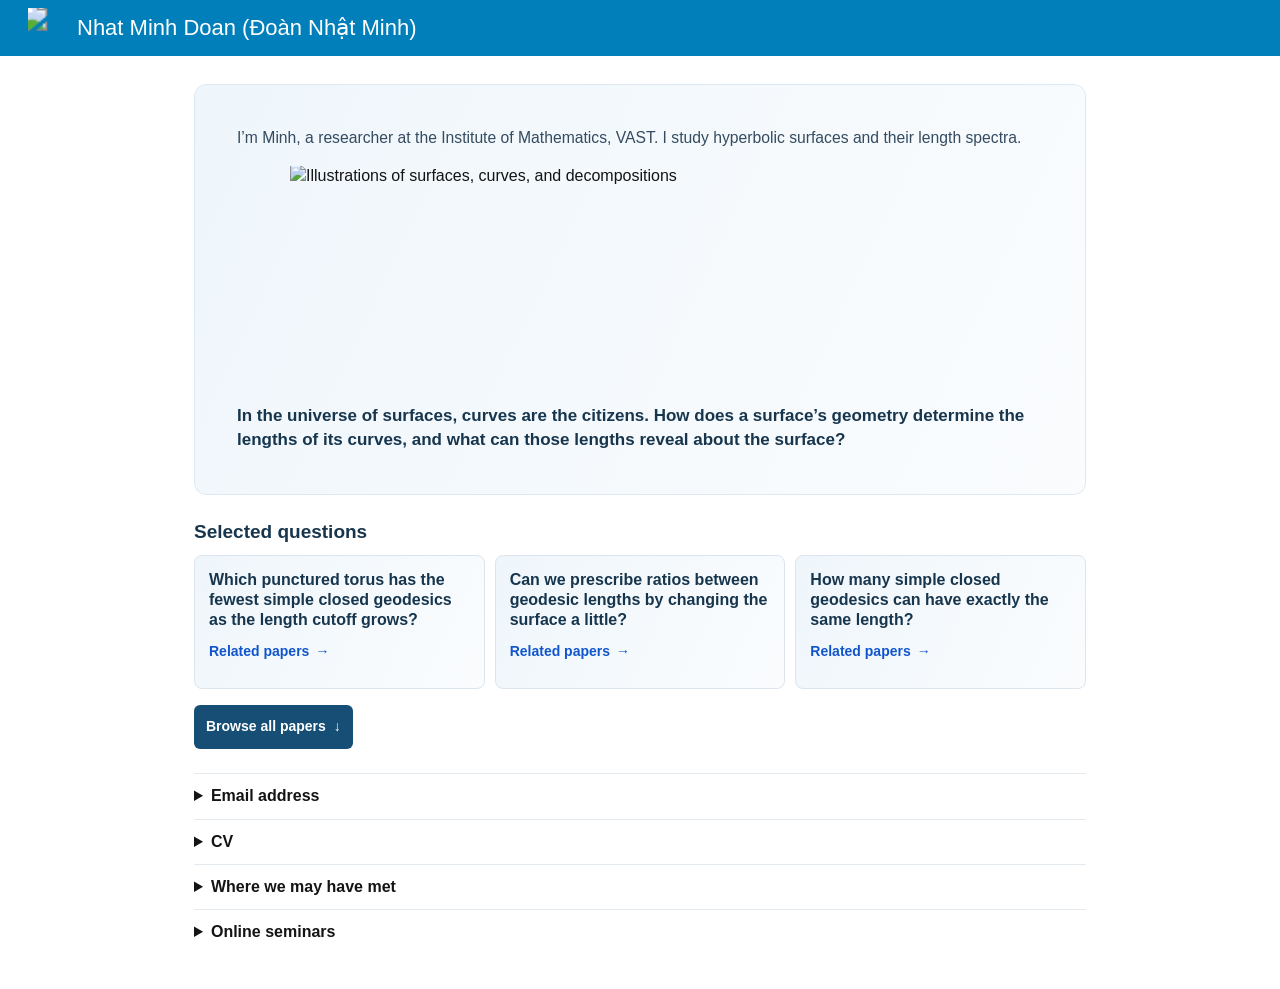
==== commit e1cdb863: "Use the approved universe of surfaces introduction" ====
--- a/docs/index.html
+++ b/docs/index.html
@@ -53,7 +53,7 @@
    <h1 id="home-title" class="visually-hidden">Nhat Minh Doan</h1>
    <p class="intro-copy">I’m Minh, a researcher at the Institute of Mathematics, VAST. I study hyperbolic surfaces and their length spectra.</p>
    <figure class="intro-illustration"><img src="assets/surfaces-banner.png?v=8888a01d218e" width="2046" height="652" alt="Illustrations of surfaces, curves, and decompositions"></figure>
-   <p class="intro-question">What can the lengths of curves reveal about a surface, and how does its geometry shape those lengths?</p>
+   <p class="intro-question">In the universe of surfaces, curves are the citizens. How does a surface’s geometry determine the lengths of its curves, and what can those lengths reveal about the surface?</p>
   </section>
   <section class="featured-papers" aria-labelledby="featured-heading">
   <h2 id="featured-heading">Selected questions</h2>
